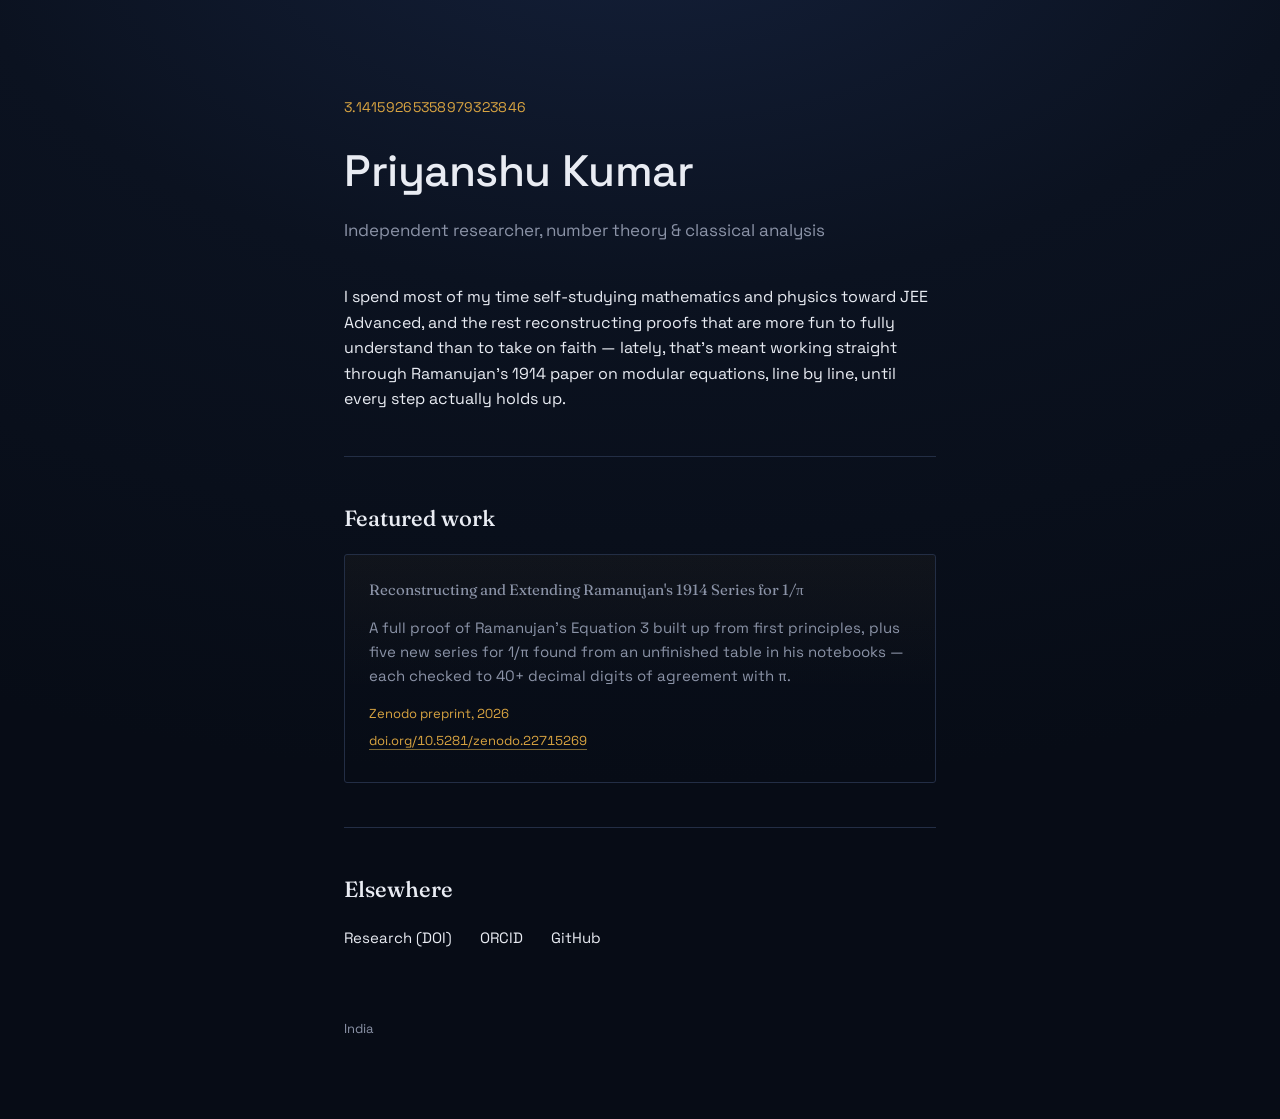
==== index.html @ 4ab7e782 "Update index.html" ====
<!DOCTYPE html>
<html lang="en">
<head>
<meta charset="UTF-8">
<meta name="viewport" content="width=device-width, initial-scale=1.0">
<title>Priyanshu Kumar</title>
<meta name="description" content="Priyanshu Kumar — independent researcher in number theory. Reconstructing and extending Ramanujan's series for 1/π.">
<link rel="preconnect" href="https://fonts.googleapis.com">
<link rel="preconnect" href="https://fonts.gstatic.com" crossorigin>
<link href="https://fonts.googleapis.com/css2?family=Fraunces:opsz,wght@9..144,400;9..144,500;9..144,600&family=Space+Grotesk:wght@400;500;600&display=swap" rel="stylesheet">
<style>
  :root{
    --bg: #0b1220;
    --bg-deep: #070c16;
    --panel: #111a2c;
    --hairline: #232e45;
    --text: #e9ecf3;
    --muted: #8b93a7;
    --accent: #d9a441;
    --accent-dim: #7a6634;
  }
  *{ box-sizing: border-box; }
  html{ scroll-behavior: smooth; }
  body{
    margin:0;
    background: radial-gradient(ellipse 120% 80% at 50% -10%, #14203a 0%, var(--bg) 45%, var(--bg-deep) 100%);
    color: var(--text);
    font-family: 'Space Grotesk', sans-serif;
    line-height: 1.6;
    min-height: 100vh;
  }
  .wrap{
    max-width: 640px;
    margin: 0 auto;
    padding: 96px 24px 80px;
  }
  .serif{ font-family: 'Fraunces', serif; }

  /* ---- hero ---- */
  .hero-eq{
    font-family: 'Space Grotesk', sans-serif;
    font-size: 14px;
    color: var(--accent);
    letter-spacing: 0.02em;
    min-height: 20px;
    margin-bottom: 18px;
  }
  .hero-eq .cursor{
    display: inline-block;
    width: 7px;
    height: 14px;
    background: var(--accent);
    margin-left: 2px;
    vertical-align: -1px;
    animation: blink 1s step-end infinite;
  }
  @keyframes blink{ 50%{ opacity: 0; } }

  h1{
    font-size: 44px;
    font-weight: 500;
    margin: 0 0 10px;
    letter-spacing: -0.01em;
    opacity: 0;
    animation: rise 0.7s ease-out forwards;
    animation-delay: 1.9s;
  }
  .role{
    font-size: 17px;
    color: var(--muted);
    margin: 0 0 40px;
    opacity: 0;
    animation: rise 0.7s ease-out forwards;
    animation-delay: 2.05s;
  }
  @keyframes rise{
    from{ opacity: 0; transform: translateY(6px); }
    to{ opacity: 1; transform: translateY(0); }
  }
  @media (prefers-reduced-motion: reduce){
    h1, .role{ animation: none; opacity: 1; }
    .hero-eq .cursor{ animation: none; }
  }

  p{ margin: 0 0 20px; color: var(--text); font-size: 16px; }
  p.muted{ color: var(--muted); }

  .rule{
    border: none;
    border-top: 1px solid var(--hairline);
    margin: 44px 0;
  }

  h2{
    font-family: 'Fraunces', serif;
    font-weight: 500;
    font-size: 22px;
    margin: 0 0 18px;
  }

  /* ---- featured work ---- */
  .paper{
    border: 1px solid var(--hairline);
    background: linear-gradient(180deg, rgba(217,164,65,0.04), transparent 60%);
    padding: 24px;
    border-radius: 3px;
  }
  .paper-title{
    font-family: 'Fraunces', serif;
    font-size: 19px;
    line-height: 1.4;
    margin: 0 0 10px;
    color: var(--text);
  }
  .paper p{ font-size: 15px; color: var(--muted); margin-bottom: 16px; }
  .paper-meta{
    font-size: 13px;
    color: var(--accent);
    font-variant-numeric: tabular-nums;
  }
  .paper-meta span{ display: block; margin-bottom: 6px; }
  .paper a.doi{
    color: var(--accent);
    text-decoration: none;
    border-bottom: 1px solid var(--accent-dim);
  }
  .paper a.doi:hover{ border-bottom-color: var(--accent); }

  /* ---- links ---- */
  .links{
    display: flex;
    flex-wrap: wrap;
    padding: 0;
    margin: 0;
    list-style: none;
  }
  .links li{
    margin: 0 28px 8px 0;
  }
  .links a{
    color: var(--text);
    text-decoration: none;
    font-size: 15px;
    padding: 4px 0;
    border-bottom: 1px solid transparent;
    transition: border-color 0.15s ease, color 0.15s ease;
  }
  .links a:hover{
    color: var(--accent);
    border-bottom-color: var(--accent-dim);
  }

  footer{
    margin-top: 60px;
    font-size: 13px;
    color: var(--muted);
  }
</style>
</head>
<body>
  <div class="wrap">

    <div class="hero-eq" id="heroEq"></div>
    <h1>Priyanshu Kumar</h1>
    <p class="role">Independent researcher, number theory &amp; classical analysis</p>

    <p>I spend most of my time self-studying mathematics and physics toward JEE Advanced, and the rest reconstructing proofs that are more fun to fully understand than to take on faith &mdash; lately, that's meant working straight through Ramanujan's 1914 paper on modular equations, line by line, until every step actually holds up.</p>

  

    <hr class="rule">

    <h2>Featured work</h2>
    <div class="paper">
      <p class="paper-title">Reconstructing and Extending Ramanujan's 1914 Series for 1/π</p>
      <p>A full proof of Ramanujan's Equation 3 built up from first principles, plus five new series for 1/π found from an unfinished table in his notebooks &mdash; each checked to 40+ decimal digits of agreement with π.</p>
      <div class="paper-meta">
        <span>Zenodo preprint, 2026</span>
        <span><a class="doi" href="https://doi.org/10.5281/zenodo.22715269">doi.org/10.5281/zenodo.22715269</a></span>
      </div>
    </div>

    <hr class="rule">

    <h2>Elsewhere</h2>
    <ul class="links">
  
      <li><a href="https://doi.org/10.5281/zenodo.22715269">Research (DOI)</a></li>
      <li><a href="https://orcid.org/0009-0000-9941-3267">ORCID</a></li>
      <li><a href="https://github.com/">GitHub</a></li>
    </ul>

    <footer>India</footer>
  </div>

<script>
  // Single orchestrated load animation, grounded in the subject itself:
  // pi typed out digit by digit, then the page settles into the hero text.
  // Respects prefers-reduced-motion by skipping straight to the final state.
  (function(){
    var el = document.getElementById('heroEq');
    var digits = "3.14159265358979323846";
    var reduced = window.matchMedia('(prefers-reduced-motion: reduce)').matches;
    if(reduced){ el.textContent = "π"; return; }
    var i = 0;
    function tick(){
      if(i <= digits.length){
        el.innerHTML = digits.slice(0, i) + '<span class="cursor"></span>';
        i++;
        setTimeout(tick, 45);
      } else {
        el.innerHTML = digits;
      }
    }
    tick();
  })();
</script>
</body>
</html>
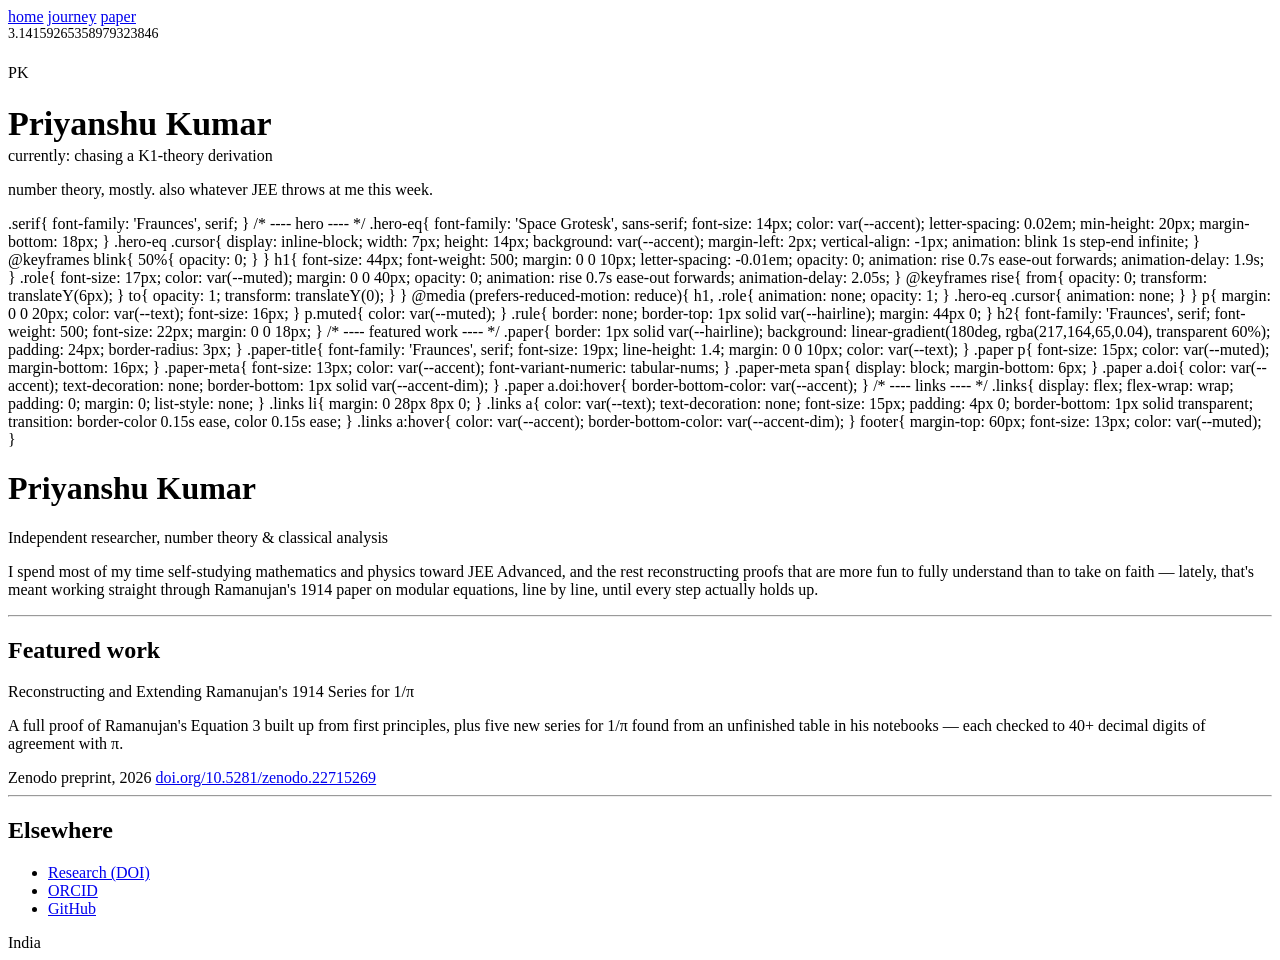
==== commit a45e137b: "Update index.html" ====
--- a/index.html
+++ b/index.html
@@ -7,33 +7,30 @@
 <meta name="description" content="Priyanshu Kumar — independent researcher in number theory. Reconstructing and extending Ramanujan's series for 1/π.">
 <link rel="preconnect" href="https://fonts.googleapis.com">
 <link rel="preconnect" href="https://fonts.gstatic.com" crossorigin>
-<link href="https://fonts.googleapis.com/css2?family=Fraunces:opsz,wght@9..144,400;9..144,500;9..144,600&family=Space+Grotesk:wght@400;500;600&display=swap" rel="stylesheet">
-<style>
-  :root{
-    --bg: #0b1220;
-    --bg-deep: #070c16;
-    --panel: #111a2c;
-    --hairline: #232e45;
-    --text: #e9ecf3;
-    --muted: #8b93a7;
-    --accent: #d9a441;
-    --accent-dim: #7a6634;
-  }
-  *{ box-sizing: border-box; }
-  html{ scroll-behavior: smooth; }
-  body{
-    margin:0;
-    background: radial-gradient(ellipse 120% 80% at 50% -10%, #14203a 0%, var(--bg) 45%, var(--bg-deep) 100%);
-    color: var(--text);
-    font-family: 'Space Grotesk', sans-serif;
-    line-height: 1.6;
-    min-height: 100vh;
-  }
-  .wrap{
-    max-width: 640px;
-    margin: 0 auto;
-    padding: 96px 24px 80px;
-  }
+<link href="https://fonts.googleapis.com/css2?family=Fraunces:opsz,wght@9..144,400;9..144,500;9..144,600&family=Karla:wght@400;500;600&family=IBM+Plex+Mono:wght@400;500&display=swap" rel="stylesheet">
+<link rel="stylesheet" href="styles.css">
+</head>
+<body>
+  <div class="glow" id="glow"></div>
+  <div class="wrap">
+
+    <nav class="top">
+      <a href="index.html" aria-current="page">home</a>
+      <a href="journey.html">journey</a>
+      <a href="https://doi.org/10.5281/zenodo.22715269">paper</a>
+    </nav>
+
+    <div class="mono rise" style="color:var(--accent); font-size:14px; margin-bottom:22px; animation-delay:.05s;" id="heroEq"></div>
+
+    <div class="avatar-row rise" style="animation-delay:.1s;">
+      <div class="avatar" id="avatar">PK</div>
+      <div>
+        <h1 style="font-size:34px; margin-bottom:4px;">Priyanshu Kumar</h1>
+        <span class="status-line"><span class="dot"></span>currently: chasing a K1-theory derivation</span>
+      </div>
+    </div>
+
+    <p class="lede rise" style="animation-delay:.2s;">number theory, mostly. also whatever JEE throws at me this week.</p>
   .serif{ font-family: 'Fraunces', serif; }
 
   /* ---- hero ---- */
@@ -187,7 +184,7 @@
   
       <li><a href="https://doi.org/10.5281/zenodo.22715269">Research (DOI)</a></li>
       <li><a href="https://orcid.org/0009-0000-9941-3267">ORCID</a></li>
-      <li><a href="https://github.com/">GitHub</a></li>
+      <li><a href="https://github.com/krvats">GitHub</a></li>
     </ul>
 
     <footer>India</footer>
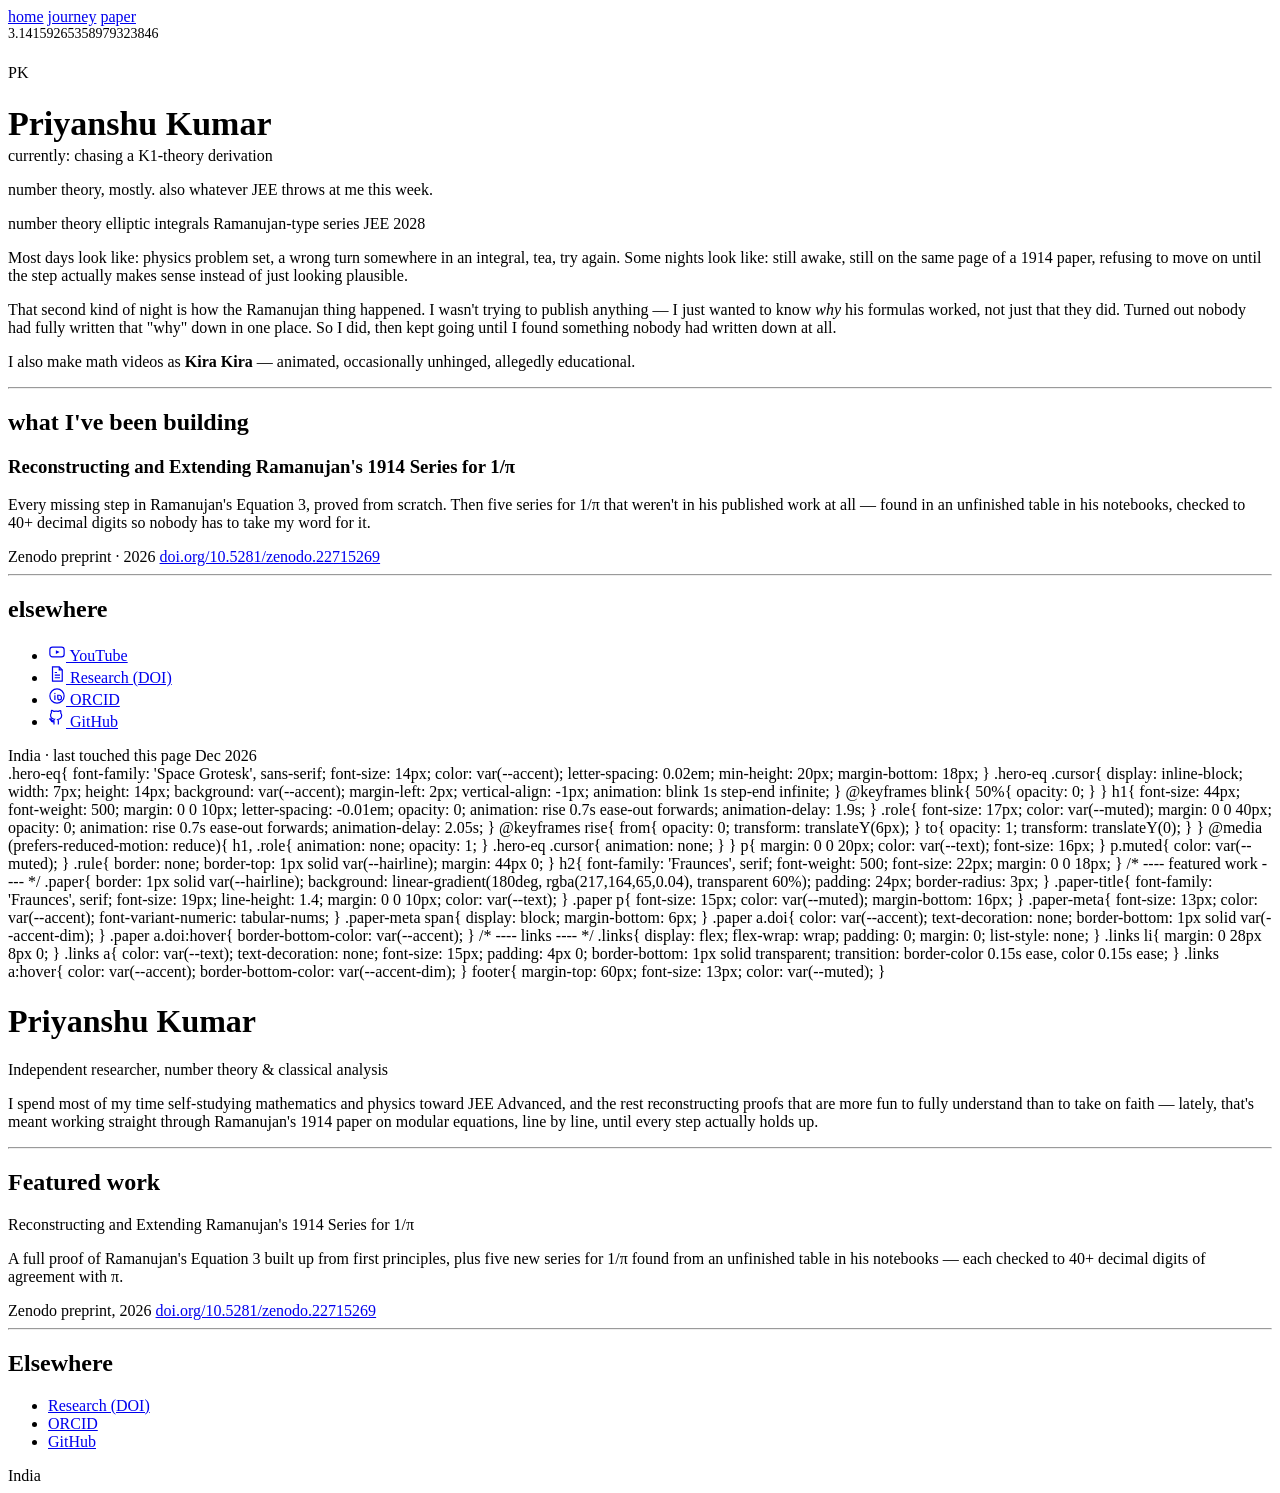
==== commit 6cbe6db9: "Update index.html" ====
--- a/index.html
+++ b/index.html
@@ -31,9 +31,109 @@
     </div>
 
     <p class="lede rise" style="animation-delay:.2s;">number theory, mostly. also whatever JEE throws at me this week.</p>
-  .serif{ font-family: 'Fraunces', serif; }
-
-  /* ---- hero ---- */
+
+    <div class="pills rise" style="animation-delay:.25s;">
+      <span class="pill">number theory</span>
+      <span class="pill">elliptic integrals</span>
+      <span class="pill">Ramanujan-type series</span>
+      <span class="pill">JEE 2028</span>
+    </div>
+
+    <p class="rise" style="animation-delay:.35s;">Most days look like: physics problem set, a wrong turn somewhere in an integral, tea, try again. Some nights look like: still awake, still on the same page of a 1914 paper, refusing to move on until the step actually makes sense instead of just looking plausible.</p>
+
+    <p class="muted rise" style="animation-delay:.45s;">That second kind of night is how the Ramanujan thing happened. I wasn't trying to publish anything — I just wanted to know <em>why</em> his formulas worked, not just that they did. Turned out nobody had fully written that "why" down in one place. So I did, then kept going until I found something nobody had written down at all.</p>
+
+    <p class="rise" style="animation-delay:.5s;">I also make math videos as <strong style="color:var(--text)">Kira Kira</strong> — animated, occasionally unhinged, allegedly educational.</p>
+
+    <hr class="rule">
+
+    <h2 class="rise">what I've been building</h2>
+    <div class="tilt-card rise" id="tiltCard">
+      <h3>Reconstructing and Extending Ramanujan's 1914 Series for 1/π</h3>
+      <p>Every missing step in Ramanujan's Equation 3, proved from scratch. Then five series for 1/π that weren't in his published work at all — found in an unfinished table in his notebooks, checked to 40+ decimal digits so nobody has to take my word for it.</p>
+      <div class="meta">
+        <span>Zenodo preprint · 2026</span>
+        <span><a class="doi" href="https://doi.org/10.5281/zenodo.22715269">doi.org/10.5281/zenodo.22715269</a></span>
+      </div>
+    </div>
+
+    <hr class="rule">
+
+    <h2 class="rise">elsewhere</h2>
+    <ul class="linkgrid rise">
+      <li><a href="https://youtube.com/@kirakira91625">
+        <svg width="18" height="18" viewBox="0 0 24 24" fill="none" stroke="currentColor" stroke-width="1.6"><rect x="2.5" y="5.5" width="19" height="13" rx="3.5"/><path d="M10.5 9.5l5 2.5-5 2.5z" fill="currentColor" stroke="none"/></svg>
+        YouTube</a></li>
+      <li><a href="https://doi.org/10.5281/zenodo.22715269">
+        <svg width="18" height="18" viewBox="0 0 24 24" fill="none" stroke="currentColor" stroke-width="1.6"><path d="M6 2.5h9l4 4v15H6z"/><path d="M15 2.5v4h4"/><path d="M9 13.5h7M9 17h7M9 10h3"/></svg>
+        Research (DOI)</a></li>
+      <li><a href="https://orcid.org/0009-0000-9941-3267">
+        <svg width="18" height="18" viewBox="0 0 24 24" fill="none" stroke="currentColor" stroke-width="1.6"><circle cx="12" cy="12" r="9.5"/><circle cx="9.2" cy="8.6" r="0.9" fill="currentColor" stroke="none"/><path d="M9.2 11v6.2M13 11v3.6c0 1.6 1.2 2.6 2.6 2.6S18 16.2 18 14.6 16.8 11 15.4 11H13z"/></svg>
+        ORCID</a></li>
+      <li><a href="https://github.com/">
+        <svg width="18" height="18" viewBox="0 0 24 24" fill="none" stroke="currentColor" stroke-width="1.6"><path d="M8 20.5V17c-3.2.8-4-1.5-4-1.5-.5-1.3-1.3-1.7-1.3-1.7-1-.7.1-.7.1-.7 1.2.1 1.8 1.2 1.8 1.2 1 1.8 2.7 1.3 3.3 1 .1-.8.4-1.3.7-1.6-2.5-.3-5.2-1.3-5.2-5.6 0-1.2.4-2.2 1.2-3-.1-.3-.5-1.5.1-3.1 0 0 1-.3 3.2 1.2a11 11 0 0 1 5.8 0C15.9 2 16.9 2.3 16.9 2.3c.6 1.6.2 2.8.1 3.1.8.8 1.2 1.8 1.2 3 0 4.3-2.7 5.3-5.2 5.6.4.4.8 1.1.8 2.2V20.5"/></svg>
+        GitHub</a></li>
+    </ul>
+
+    <footer class="page">India · last touched this page {LASTUPDATED}</footer>
+  </div>
+
+<script>
+  // if you have a real photo, replace this block:
+  //   <div class="avatar" id="avatar">PK</div>
+  // with:
+  //   <div class="avatar" id="avatar"><img src="me.jpg" alt="Priyanshu Kumar"></div>
+</script>
+
+
+<script>
+  // ambient cursor glow — one continuous interactive layer instead of
+  // scattered one-off hover effects on individual elements
+  (function(){
+    var glow = document.getElementById('glow');
+    var reduced = window.matchMedia('(prefers-reduced-motion: reduce)').matches;
+    if(reduced || window.matchMedia('(hover: none)').matches) return;
+    window.addEventListener('mousemove', function(e){
+      glow.style.transform = 'translate(' + e.clientX + 'px,' + e.clientY + 'px) translate(-50%,-50%)';
+    });
+  })();
+
+  // subtle tilt on the featured work card, mouse-position driven
+  (function(){
+    var card = document.getElementById('tiltCard');
+    var reduced = window.matchMedia('(prefers-reduced-motion: reduce)').matches;
+    if(reduced || window.matchMedia('(hover: none)').matches) return;
+    card.addEventListener('mousemove', function(e){
+      var r = card.getBoundingClientRect();
+      var x = (e.clientX - r.left) / r.width - 0.5;
+      var y = (e.clientY - r.top) / r.height - 0.5;
+      card.style.transform = 'perspective(600px) rotateY(' + (x*4) + 'deg) rotateX(' + (-y*4) + 'deg)';
+    });
+    card.addEventListener('mouseleave', function(){
+      card.style.transform = 'perspective(600px) rotateY(0) rotateX(0)';
+    });
+  })();
+
+  // hero: pi digits typed once on load, subject-grounded rather than decorative
+  (function(){
+    var el = document.getElementById('heroEq');
+    var digits = "3.14159265358979323846";
+    var reduced = window.matchMedia('(prefers-reduced-motion: reduce)').matches;
+    if(reduced){ el.textContent = "π"; return; }
+    var i = 0;
+    function tick(){
+      if(i <= digits.length){ el.textContent = digits.slice(0, i); i++; setTimeout(tick, 40); }
+    }
+    setTimeout(tick, 350);
+  })();
+
+  // footer date, filled in automatically — no manual editing needed
+  document.querySelector('footer').innerHTML =
+    document.querySelector('footer').innerHTML.replace('{LASTUPDATED}',
+      new Date().toLocaleDateString('en-US', { month: 'short', year: 'numeric' }));
+</script>
+</body>
+</html>
   .hero-eq{
     font-family: 'Space Grotesk', sans-serif;
     font-size: 14px;
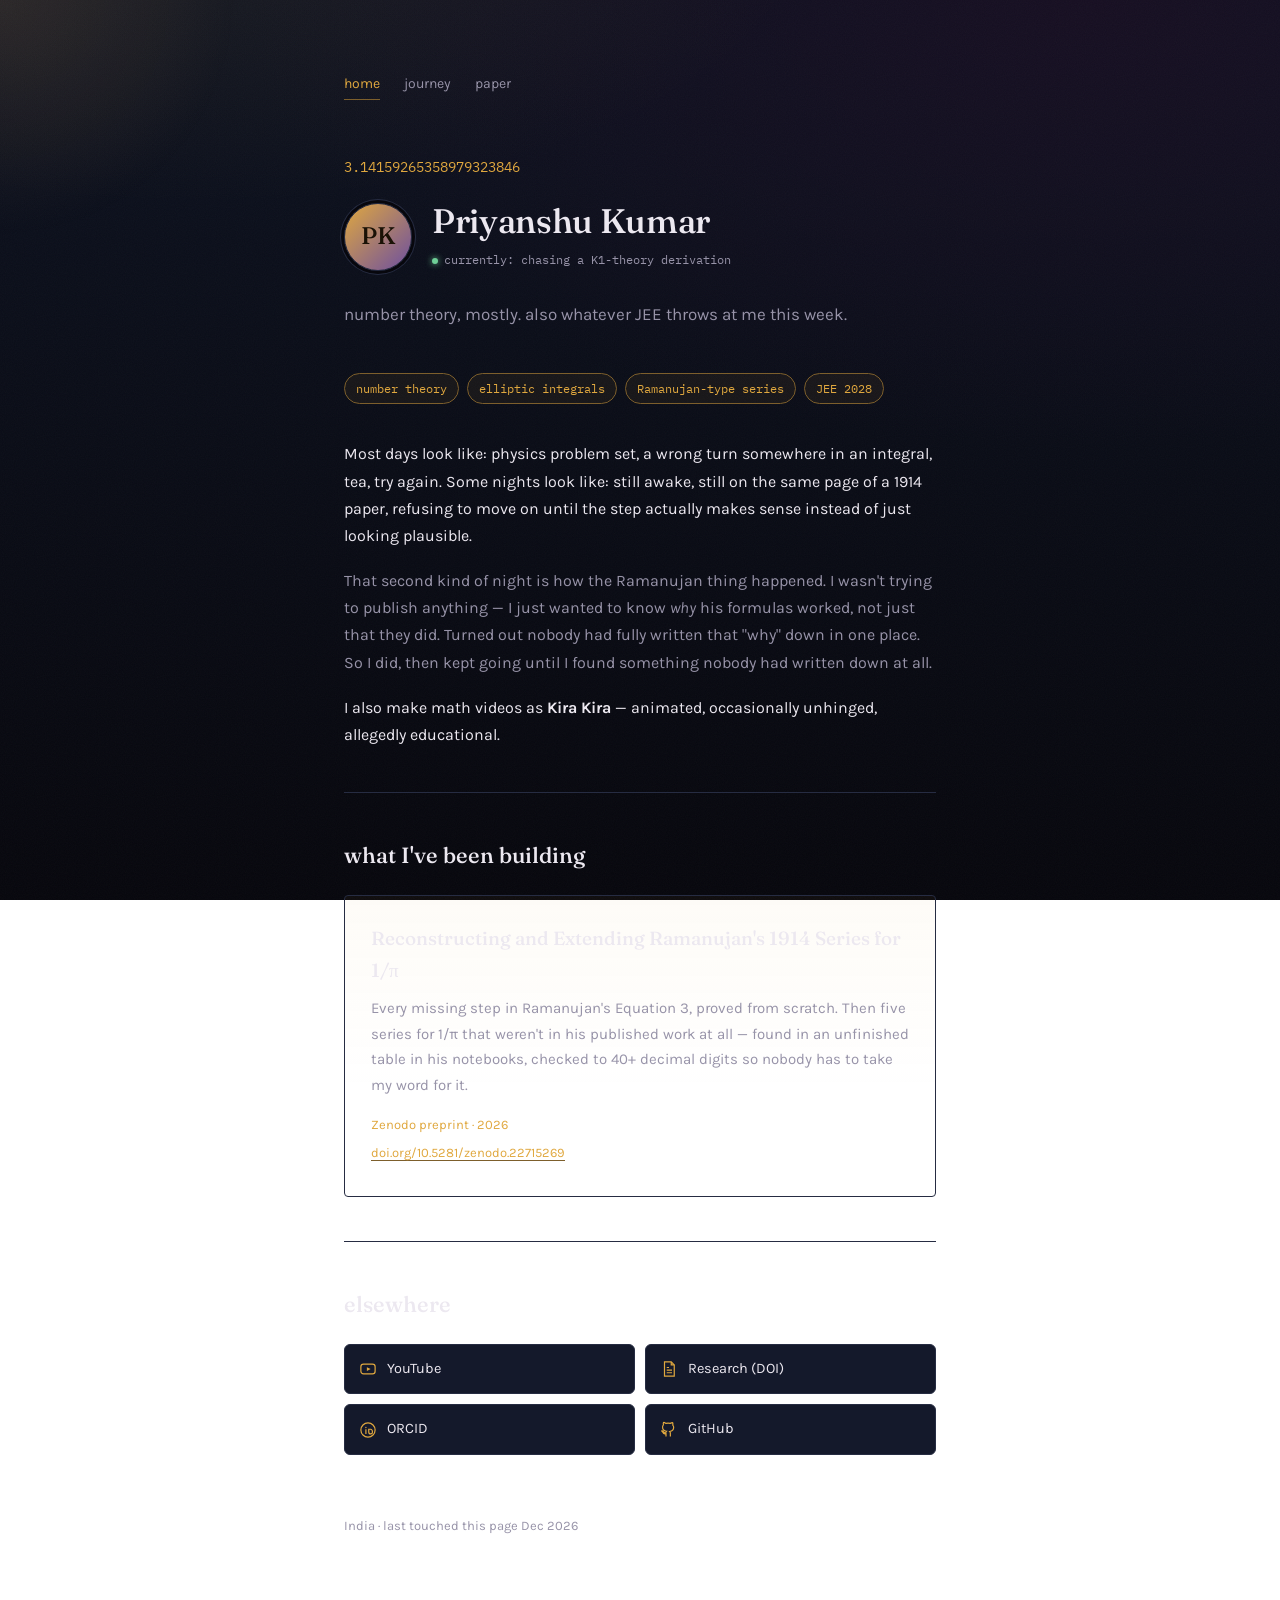
==== commit e4964837: "Update index.html" ====
--- a/index.html
+++ b/index.html
@@ -134,183 +134,3 @@
 </script>
 </body>
 </html>
-  .hero-eq{
-    font-family: 'Space Grotesk', sans-serif;
-    font-size: 14px;
-    color: var(--accent);
-    letter-spacing: 0.02em;
-    min-height: 20px;
-    margin-bottom: 18px;
-  }
-  .hero-eq .cursor{
-    display: inline-block;
-    width: 7px;
-    height: 14px;
-    background: var(--accent);
-    margin-left: 2px;
-    vertical-align: -1px;
-    animation: blink 1s step-end infinite;
-  }
-  @keyframes blink{ 50%{ opacity: 0; } }
-
-  h1{
-    font-size: 44px;
-    font-weight: 500;
-    margin: 0 0 10px;
-    letter-spacing: -0.01em;
-    opacity: 0;
-    animation: rise 0.7s ease-out forwards;
-    animation-delay: 1.9s;
-  }
-  .role{
-    font-size: 17px;
-    color: var(--muted);
-    margin: 0 0 40px;
-    opacity: 0;
-    animation: rise 0.7s ease-out forwards;
-    animation-delay: 2.05s;
-  }
-  @keyframes rise{
-    from{ opacity: 0; transform: translateY(6px); }
-    to{ opacity: 1; transform: translateY(0); }
-  }
-  @media (prefers-reduced-motion: reduce){
-    h1, .role{ animation: none; opacity: 1; }
-    .hero-eq .cursor{ animation: none; }
-  }
-
-  p{ margin: 0 0 20px; color: var(--text); font-size: 16px; }
-  p.muted{ color: var(--muted); }
-
-  .rule{
-    border: none;
-    border-top: 1px solid var(--hairline);
-    margin: 44px 0;
-  }
-
-  h2{
-    font-family: 'Fraunces', serif;
-    font-weight: 500;
-    font-size: 22px;
-    margin: 0 0 18px;
-  }
-
-  /* ---- featured work ---- */
-  .paper{
-    border: 1px solid var(--hairline);
-    background: linear-gradient(180deg, rgba(217,164,65,0.04), transparent 60%);
-    padding: 24px;
-    border-radius: 3px;
-  }
-  .paper-title{
-    font-family: 'Fraunces', serif;
-    font-size: 19px;
-    line-height: 1.4;
-    margin: 0 0 10px;
-    color: var(--text);
-  }
-  .paper p{ font-size: 15px; color: var(--muted); margin-bottom: 16px; }
-  .paper-meta{
-    font-size: 13px;
-    color: var(--accent);
-    font-variant-numeric: tabular-nums;
-  }
-  .paper-meta span{ display: block; margin-bottom: 6px; }
-  .paper a.doi{
-    color: var(--accent);
-    text-decoration: none;
-    border-bottom: 1px solid var(--accent-dim);
-  }
-  .paper a.doi:hover{ border-bottom-color: var(--accent); }
-
-  /* ---- links ---- */
-  .links{
-    display: flex;
-    flex-wrap: wrap;
-    padding: 0;
-    margin: 0;
-    list-style: none;
-  }
-  .links li{
-    margin: 0 28px 8px 0;
-  }
-  .links a{
-    color: var(--text);
-    text-decoration: none;
-    font-size: 15px;
-    padding: 4px 0;
-    border-bottom: 1px solid transparent;
-    transition: border-color 0.15s ease, color 0.15s ease;
-  }
-  .links a:hover{
-    color: var(--accent);
-    border-bottom-color: var(--accent-dim);
-  }
-
-  footer{
-    margin-top: 60px;
-    font-size: 13px;
-    color: var(--muted);
-  }
-</style>
-</head>
-<body>
-  <div class="wrap">
-
-    <div class="hero-eq" id="heroEq"></div>
-    <h1>Priyanshu Kumar</h1>
-    <p class="role">Independent researcher, number theory &amp; classical analysis</p>
-
-    <p>I spend most of my time self-studying mathematics and physics toward JEE Advanced, and the rest reconstructing proofs that are more fun to fully understand than to take on faith &mdash; lately, that's meant working straight through Ramanujan's 1914 paper on modular equations, line by line, until every step actually holds up.</p>
-
-  
-
-    <hr class="rule">
-
-    <h2>Featured work</h2>
-    <div class="paper">
-      <p class="paper-title">Reconstructing and Extending Ramanujan's 1914 Series for 1/π</p>
-      <p>A full proof of Ramanujan's Equation 3 built up from first principles, plus five new series for 1/π found from an unfinished table in his notebooks &mdash; each checked to 40+ decimal digits of agreement with π.</p>
-      <div class="paper-meta">
-        <span>Zenodo preprint, 2026</span>
-        <span><a class="doi" href="https://doi.org/10.5281/zenodo.22715269">doi.org/10.5281/zenodo.22715269</a></span>
-      </div>
-    </div>
-
-    <hr class="rule">
-
-    <h2>Elsewhere</h2>
-    <ul class="links">
-  
-      <li><a href="https://doi.org/10.5281/zenodo.22715269">Research (DOI)</a></li>
-      <li><a href="https://orcid.org/0009-0000-9941-3267">ORCID</a></li>
-      <li><a href="https://github.com/krvats">GitHub</a></li>
-    </ul>
-
-    <footer>India</footer>
-  </div>
-
-<script>
-  // Single orchestrated load animation, grounded in the subject itself:
-  // pi typed out digit by digit, then the page settles into the hero text.
-  // Respects prefers-reduced-motion by skipping straight to the final state.
-  (function(){
-    var el = document.getElementById('heroEq');
-    var digits = "3.14159265358979323846";
-    var reduced = window.matchMedia('(prefers-reduced-motion: reduce)').matches;
-    if(reduced){ el.textContent = "π"; return; }
-    var i = 0;
-    function tick(){
-      if(i <= digits.length){
-        el.innerHTML = digits.slice(0, i) + '<span class="cursor"></span>';
-        i++;
-        setTimeout(tick, 45);
-      } else {
-        el.innerHTML = digits;
-      }
-    }
-    tick();
-  })();
-</script>
-</body>
-</html>
--- a/styles.css
+++ b/styles.css
@@ -0,0 +1,274 @@
+/* ============================================================
+   shared theme — priyanshu kumar
+   used by every page. change a value here, it changes everywhere.
+   ============================================================ */
+
+:root{
+  --bg-a: #170f22;
+  --bg-b: #0d1220;
+  --bg-deep: #07070d;
+  --panel: #14192b;
+  --hairline: #262c42;
+  --text: #ece8f0;
+  --muted: #9793a8;
+  --accent: #e0a83f;
+  --accent-dim: #7d5f2c;
+  --glow: #f2b872;
+  --radius: 4px;
+}
+
+*{ box-sizing: border-box; }
+html{ scroll-behavior: smooth; }
+
+body{
+  margin: 0;
+  background:
+    radial-gradient(ellipse 90% 60% at 15% -10%, rgba(224,168,63,0.07), transparent 55%),
+    radial-gradient(ellipse 120% 90% at 85% 0%, var(--bg-a) 0%, transparent 55%),
+    linear-gradient(180deg, var(--bg-b) 0%, var(--bg-deep) 100%);
+  background-attachment: fixed;
+  color: var(--text);
+  font-family: 'Karla', sans-serif;
+  font-size: 16px;
+  line-height: 1.7;
+  min-height: 100vh;
+  -webkit-font-smoothing: antialiased;
+}
+
+.serif{ font-family: 'Fraunces', serif; }
+.mono{ font-family: 'IBM Plex Mono', monospace; }
+
+.wrap{
+  max-width: 640px;
+  margin: 0 auto;
+  padding: 72px 24px 90px;
+}
+
+@media (max-width: 480px){
+  .wrap{ padding: 48px 20px 70px; }
+}
+
+/* ---- cursor glow: one ambient interactive layer, not scattered hovers ---- */
+.glow{
+  position: fixed;
+  top: 0; left: 0;
+  width: 480px; height: 480px;
+  border-radius: 50%;
+  background: radial-gradient(circle, rgba(242,184,114,0.10) 0%, transparent 70%);
+  pointer-events: none;
+  transform: translate(-50%, -50%);
+  z-index: 0;
+  transition: opacity 0.3s ease;
+  will-change: transform;
+}
+@media (hover: none){ .glow{ display: none; } }
+
+/* ---- nav ---- */
+nav.top{
+  position: relative;
+  z-index: 2;
+  display: flex;
+  gap: 24px;
+  margin-bottom: 56px;
+  font-size: 14px;
+}
+nav.top a{
+  color: var(--muted);
+  text-decoration: none;
+  padding-bottom: 3px;
+  border-bottom: 1px solid transparent;
+}
+nav.top a:hover, nav.top a[aria-current="page"]{
+  color: var(--text);
+  border-bottom-color: var(--accent-dim);
+}
+nav.top a[aria-current="page"]{ color: var(--accent); }
+
+/* ---- headings & text ---- */
+h1{
+  font-family: 'Fraunces', serif;
+  font-weight: 500;
+  font-size: 42px;
+  line-height: 1.15;
+  margin: 0 0 8px;
+  letter-spacing: -0.01em;
+  position: relative;
+  z-index: 1;
+}
+h2{
+  font-family: 'Fraunces', serif;
+  font-weight: 500;
+  font-size: 22px;
+  margin: 0 0 20px;
+  position: relative;
+  z-index: 1;
+}
+p{ margin: 0 0 18px; color: var(--text); position: relative; z-index: 1; }
+p.muted{ color: var(--muted); }
+p.lede{ font-size: 17px; color: var(--muted); margin-bottom: 44px; }
+
+.rule{
+  border: none;
+  border-top: 1px solid var(--hairline);
+  margin: 44px 0;
+  position: relative;
+  z-index: 1;
+}
+
+/* ---- fade-up entrance, applied once per element on load ---- */
+.rise{
+  opacity: 0;
+  transform: translateY(10px);
+  animation: rise 0.6s ease-out forwards;
+}
+@keyframes rise{ to{ opacity: 1; transform: translateY(0); } }
+@media (prefers-reduced-motion: reduce){
+  .rise{ animation: none; opacity: 1; transform: none; }
+}
+
+/* ---- links list ---- */
+.links{ display: flex; flex-wrap: wrap; padding: 0; margin: 0; list-style: none; position: relative; z-index: 1; }
+.links li{ margin: 0 26px 8px 0; }
+.links a{
+  color: var(--text);
+  text-decoration: none;
+  font-size: 15px;
+  border-bottom: 1px solid transparent;
+  transition: border-color 0.15s ease, color 0.15s ease;
+}
+.links a:hover{ color: var(--accent); border-bottom-color: var(--accent-dim); }
+
+/* ---- featured / tilt card ---- */
+.tilt-card{
+  border: 1px solid var(--hairline);
+  background: linear-gradient(180deg, rgba(224,168,63,0.045), transparent 65%);
+  padding: 26px;
+  border-radius: var(--radius);
+  position: relative;
+  z-index: 1;
+  transform-style: preserve-3d;
+  transition: transform 0.15s ease, border-color 0.2s ease;
+}
+.tilt-card:hover{ border-color: var(--accent-dim); }
+.tilt-card h3{
+  font-family: 'Fraunces', serif;
+  font-weight: 500;
+  font-size: 19px;
+  margin: 0 0 10px;
+  color: var(--text);
+}
+.tilt-card p{ font-size: 15px; color: var(--muted); margin-bottom: 16px; }
+.tilt-card .meta{ font-size: 13px; color: var(--accent); }
+.tilt-card .meta span{ display: block; margin-bottom: 6px; }
+.tilt-card a.doi{ color: var(--accent); text-decoration: none; border-bottom: 1px solid var(--accent-dim); }
+.tilt-card a.doi:hover{ border-bottom-color: var(--accent); }
+
+/* ---- journey timeline (content is genuinely sequential, so a line + markers is earned here) ---- */
+.timeline{ position: relative; z-index: 1; padding-left: 26px; }
+.timeline::before{
+  content: '';
+  position: absolute;
+  left: 5px; top: 6px; bottom: 6px;
+  width: 1px;
+  background: var(--hairline);
+}
+.entry{ position: relative; margin-bottom: 36px; }
+.entry::before{
+  content: '';
+  position: absolute;
+  left: -26px; top: 6px;
+  width: 9px; height: 9px;
+  border-radius: 50%;
+  background: var(--accent);
+  box-shadow: 0 0 0 4px rgba(224,168,63,0.12);
+}
+.entry .date{ font-family: 'IBM Plex Mono', monospace; font-size: 12px; color: var(--accent); margin-bottom: 6px; display: block; }
+.entry h3{ font-family: 'Fraunces', serif; font-weight: 500; font-size: 18px; margin: 0 0 8px; }
+.entry p{ font-size: 15px; color: var(--muted); margin-bottom: 8px; }
+.entry a{ font-size: 14px; color: var(--text); border-bottom: 1px solid var(--accent-dim); text-decoration: none; }
+.entry a:hover{ color: var(--accent); }
+
+.entry{ opacity: 0; transform: translateY(14px); transition: opacity 0.6s ease, transform 0.6s ease; }
+.entry.in{ opacity: 1; transform: translateY(0); }
+@media (prefers-reduced-motion: reduce){
+  .entry{ opacity: 1; transform: none; transition: none; }
+}
+
+footer.page{
+  margin-top: 60px;
+  font-size: 13px;
+  color: var(--muted);
+  position: relative;
+  z-index: 1;
+}
+
+/* ---- grain texture, adds cosiness without a big asset file ---- */
+body::before{
+  content: '';
+  position: fixed;
+  inset: 0;
+  pointer-events: none;
+  z-index: 0;
+  opacity: 0.035;
+  background-image: url("data:image/svg+xml,%3Csvg xmlns='http://www.w3.org/2000/svg' width='120' height='120'%3E%3Cfilter id='n'%3E%3CfeTurbulence type='fractalNoise' baseFrequency='0.9' numOctaves='2' stitchTiles='stitch'/%3E%3C/filter%3E%3Crect width='100%25' height='100%25' filter='url(%23n)'/%3E%3C/svg%3E");
+}
+
+/* ---- avatar: ready for a real photo, looks intentional either way ---- */
+.avatar-row{ display:flex; align-items:center; gap:20px; margin-bottom:28px; position:relative; z-index:1; }
+.avatar{
+  width: 68px; height: 68px; border-radius: 50%;
+  background: linear-gradient(135deg, var(--accent), #6d4fa0);
+  display:flex; align-items:center; justify-content:center;
+  font-family:'Fraunces',serif; font-weight:500; font-size:24px; color:#1a1206;
+  border: 1px solid var(--hairline);
+  box-shadow: 0 0 0 3px var(--bg-deep), 0 0 0 4px var(--hairline);
+  flex-shrink: 0;
+  overflow: hidden;
+}
+.avatar img{ width:100%; height:100%; object-fit:cover; display:block; }
+.status-line{ font-family:'IBM Plex Mono',monospace; font-size:12px; color:var(--muted); }
+.status-line .dot{
+  display:inline-block; width:6px; height:6px; border-radius:50%;
+  background:#6fcf97; margin-right:6px; box-shadow:0 0 6px #6fcf97;
+}
+
+/* ---- topic pills ---- */
+.pills{ display:flex; flex-wrap:wrap; gap:8px; margin: 0 0 36px; position:relative; z-index:1; }
+.pill{
+  font-family:'IBM Plex Mono',monospace; font-size:11.5px; color: var(--accent);
+  border: 1px solid var(--accent-dim);
+  background: rgba(224,168,63,0.06);
+  padding: 5px 11px; border-radius: 20px;
+  white-space: nowrap;
+}
+
+/* ---- icon link chips, replaces plain text list ---- */
+.linkgrid{
+  display:flex; flex-wrap:wrap; gap: 10px;
+  padding:0; margin:0; list-style-type:none;
+  position:relative; z-index:1;
+}
+.linkgrid li{
+  list-style-type:none; margin:0; padding:0;
+  flex: 1 1 220px;
+}
+.linkgrid a{
+  display:flex; align-items:center; gap:10px;
+  border: 1px solid var(--hairline);
+  border-radius: 6px;
+  padding: 12px 14px;
+  color: var(--text);
+  text-decoration: none;
+  font-size: 14.5px;
+  background: var(--panel);
+  transition: border-color 0.15s ease, transform 0.15s ease;
+}
+.linkgrid a:hover{ border-color: var(--accent-dim); transform: translateY(-1px); }
+.linkgrid svg{ flex-shrink:0; color: var(--accent); }
+
+/* ---- journey entry tag ---- */
+.entry .tag{
+  display:inline-block; font-family:'IBM Plex Mono',monospace; font-size:10.5px;
+  color: var(--accent); border:1px solid var(--accent-dim); border-radius:20px;
+  padding: 2px 9px; margin-bottom: 8px; text-transform: lowercase;
+}
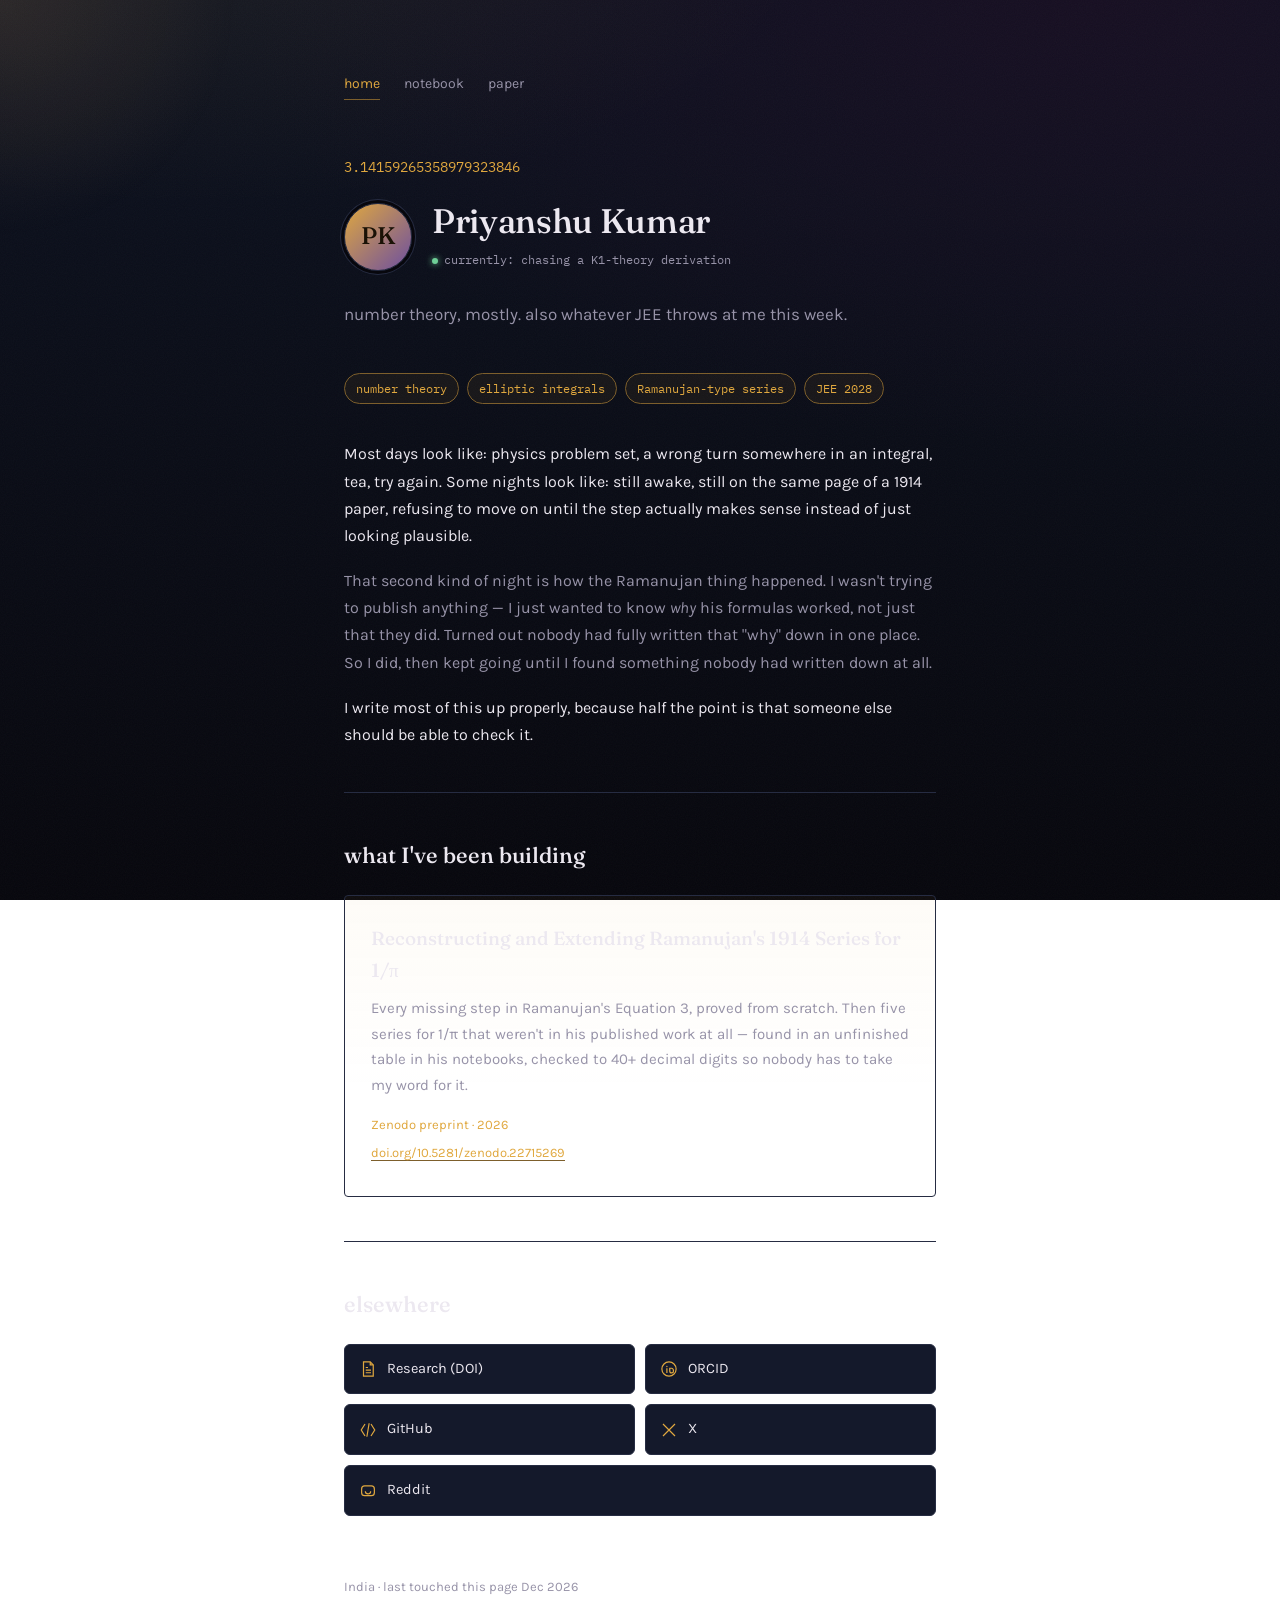
==== commit 8661d56b: "Update index.html" ====
--- a/index.html
+++ b/index.html
@@ -16,7 +16,7 @@
 
     <nav class="top">
       <a href="index.html" aria-current="page">home</a>
-      <a href="journey.html">journey</a>
+      <a href="notebook.html">notebook</a>
       <a href="https://doi.org/10.5281/zenodo.22715269">paper</a>
     </nav>
 
@@ -43,7 +43,7 @@
 
     <p class="muted rise" style="animation-delay:.45s;">That second kind of night is how the Ramanujan thing happened. I wasn't trying to publish anything — I just wanted to know <em>why</em> his formulas worked, not just that they did. Turned out nobody had fully written that "why" down in one place. So I did, then kept going until I found something nobody had written down at all.</p>
 
-    <p class="rise" style="animation-delay:.5s;">I also make math videos as <strong style="color:var(--text)">Kira Kira</strong> — animated, occasionally unhinged, allegedly educational.</p>
+    <p class="rise" style="animation-delay:.5s;">I write most of this up properly, because half the point is that someone else should be able to check it.</p>
 
     <hr class="rule">
 
@@ -61,18 +61,21 @@
 
     <h2 class="rise">elsewhere</h2>
     <ul class="linkgrid rise">
-      <li><a href="https://youtube.com/@kirakira91625">
-        <svg width="18" height="18" viewBox="0 0 24 24" fill="none" stroke="currentColor" stroke-width="1.6"><rect x="2.5" y="5.5" width="19" height="13" rx="3.5"/><path d="M10.5 9.5l5 2.5-5 2.5z" fill="currentColor" stroke="none"/></svg>
-        YouTube</a></li>
       <li><a href="https://doi.org/10.5281/zenodo.22715269">
         <svg width="18" height="18" viewBox="0 0 24 24" fill="none" stroke="currentColor" stroke-width="1.6"><path d="M6 2.5h9l4 4v15H6z"/><path d="M15 2.5v4h4"/><path d="M9 13.5h7M9 17h7M9 10h3"/></svg>
         Research (DOI)</a></li>
       <li><a href="https://orcid.org/0009-0000-9941-3267">
         <svg width="18" height="18" viewBox="0 0 24 24" fill="none" stroke="currentColor" stroke-width="1.6"><circle cx="12" cy="12" r="9.5"/><circle cx="9.2" cy="8.6" r="0.9" fill="currentColor" stroke="none"/><path d="M9.2 11v6.2M13 11v3.6c0 1.6 1.2 2.6 2.6 2.6S18 16.2 18 14.6 16.8 11 15.4 11H13z"/></svg>
         ORCID</a></li>
-      <li><a href="https://github.com/">
-        <svg width="18" height="18" viewBox="0 0 24 24" fill="none" stroke="currentColor" stroke-width="1.6"><path d="M8 20.5V17c-3.2.8-4-1.5-4-1.5-.5-1.3-1.3-1.7-1.3-1.7-1-.7.1-.7.1-.7 1.2.1 1.8 1.2 1.8 1.2 1 1.8 2.7 1.3 3.3 1 .1-.8.4-1.3.7-1.6-2.5-.3-5.2-1.3-5.2-5.6 0-1.2.4-2.2 1.2-3-.1-.3-.5-1.5.1-3.1 0 0 1-.3 3.2 1.2a11 11 0 0 1 5.8 0C15.9 2 16.9 2.3 16.9 2.3c.6 1.6.2 2.8.1 3.1.8.8 1.2 1.8 1.2 3 0 4.3-2.7 5.3-5.2 5.6.4.4.8 1.1.8 2.2V20.5"/></svg>
+      <li><a href="https://github.com/krvats">
+        <svg width="18" height="18" viewBox="0 0 24 24" fill="none" stroke="currentColor" stroke-width="1.6"><path d="M8 4L3 12l5 8M16 4l5 8-5 8M13.5 3l-3 18"/></svg>
         GitHub</a></li>
+      <li><a href="https://x.com/kr5na_">
+        <svg width="18" height="18" viewBox="0 0 24 24" fill="none" stroke="currentColor" stroke-width="1.6"><path d="M4 4l16 16M20 4L4 20"/></svg>
+        X</a></li>
+      <li><a href="https://reddit.com/user/kr5na">
+        <svg width="18" height="18" viewBox="0 0 24 24" fill="none" stroke="currentColor" stroke-width="1.6"><rect x="3.5" y="6.5" width="17" height="13" rx="4"/><path d="M8.5 13.5v.5a3.5 3.2 0 0 0 7 0v-.5M8.7 11.2h.01M15.3 11.2h.01"/></svg>
+        Reddit</a></li>
     </ul>
 
     <footer class="page">India · last touched this page {LASTUPDATED}</footer>
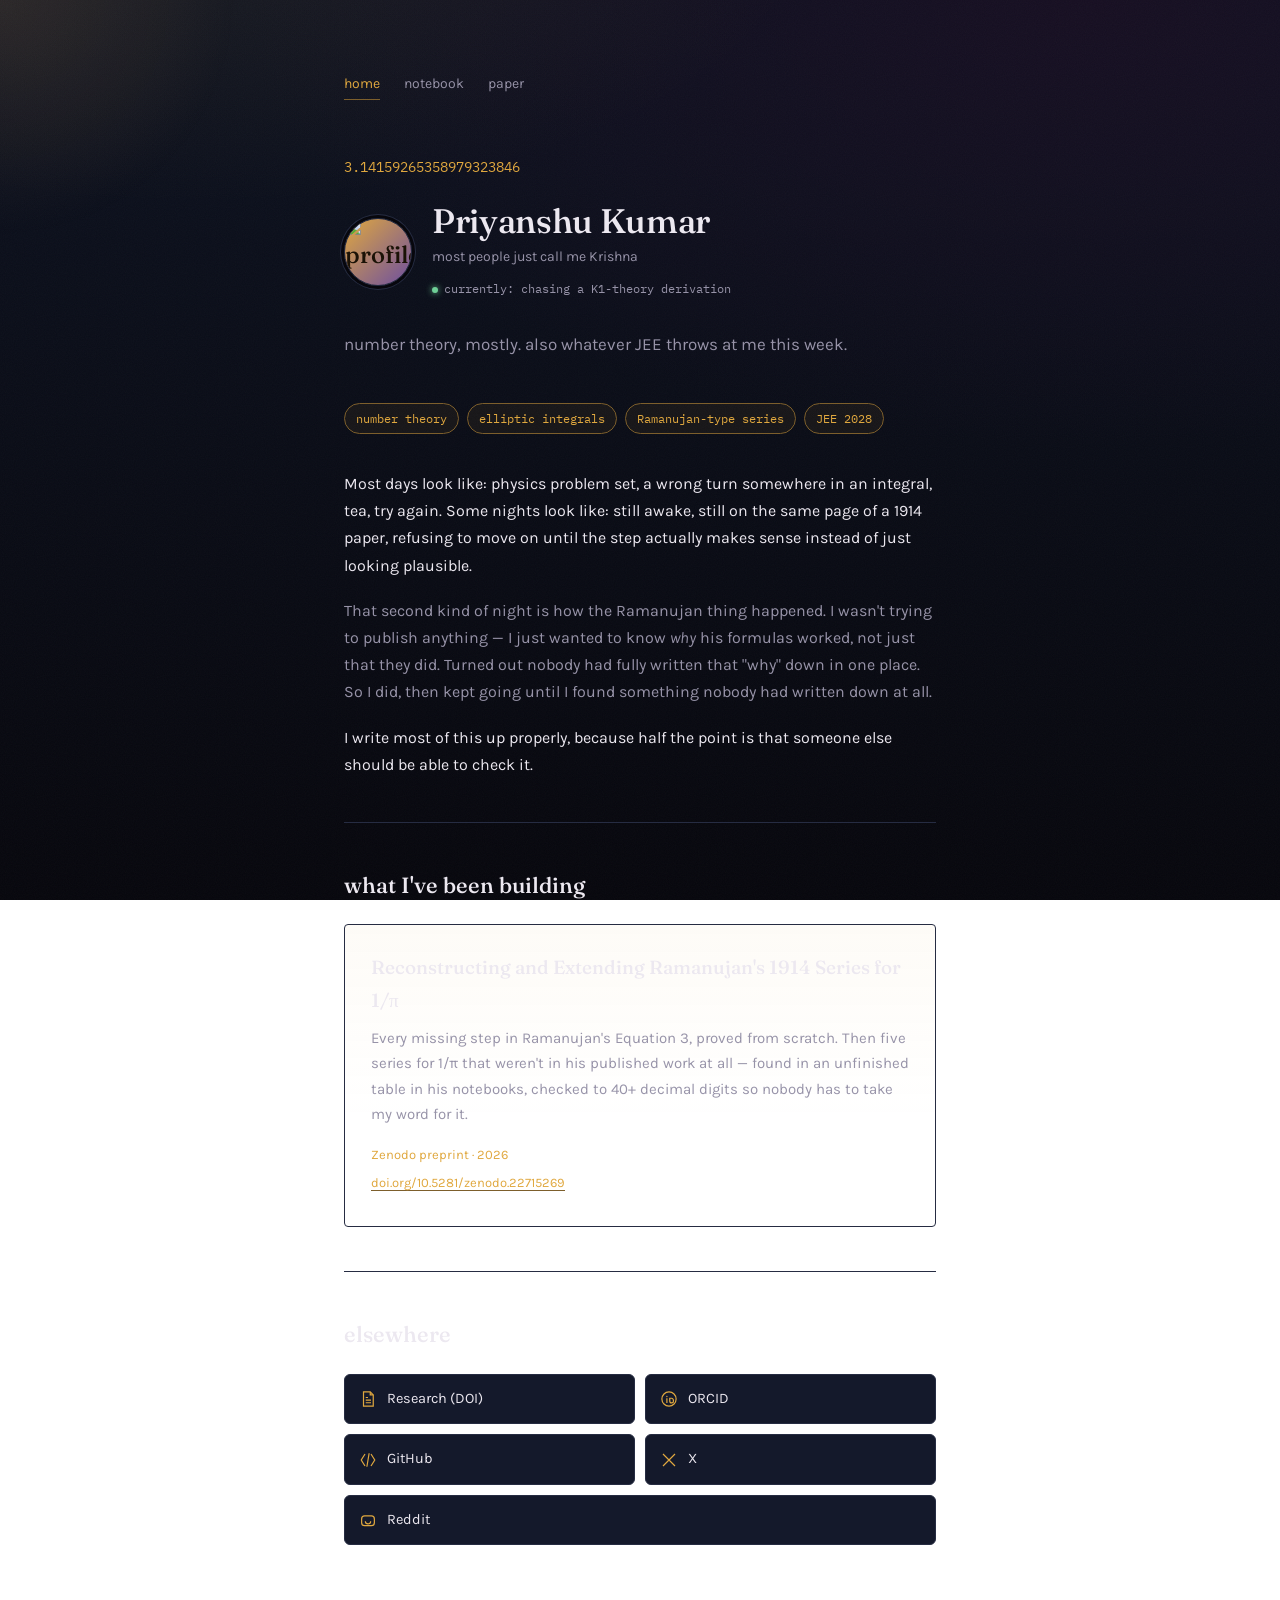
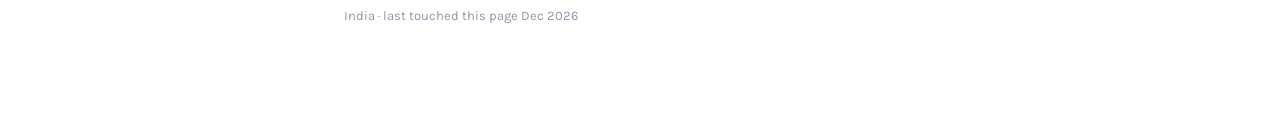
==== commit 7a314908: "Update index.html" ====
--- a/index.html
+++ b/index.html
@@ -23,9 +23,10 @@
     <div class="mono rise" style="color:var(--accent); font-size:14px; margin-bottom:22px; animation-delay:.05s;" id="heroEq"></div>
 
     <div class="avatar-row rise" style="animation-delay:.1s;">
-      <div class="avatar" id="avatar">PK</div>
+      <div class="avatar" id="avatar"><img src="pfp.jpg" alt="profile picture"></div>
       <div>
         <h1 style="font-size:34px; margin-bottom:4px;">Priyanshu Kumar</h1>
+        <p class="muted" style="font-size:14px; margin:0 0 6px;">most people just call me Krishna</p>
         <span class="status-line"><span class="dot"></span>currently: chasing a K1-theory derivation</span>
       </div>
     </div>
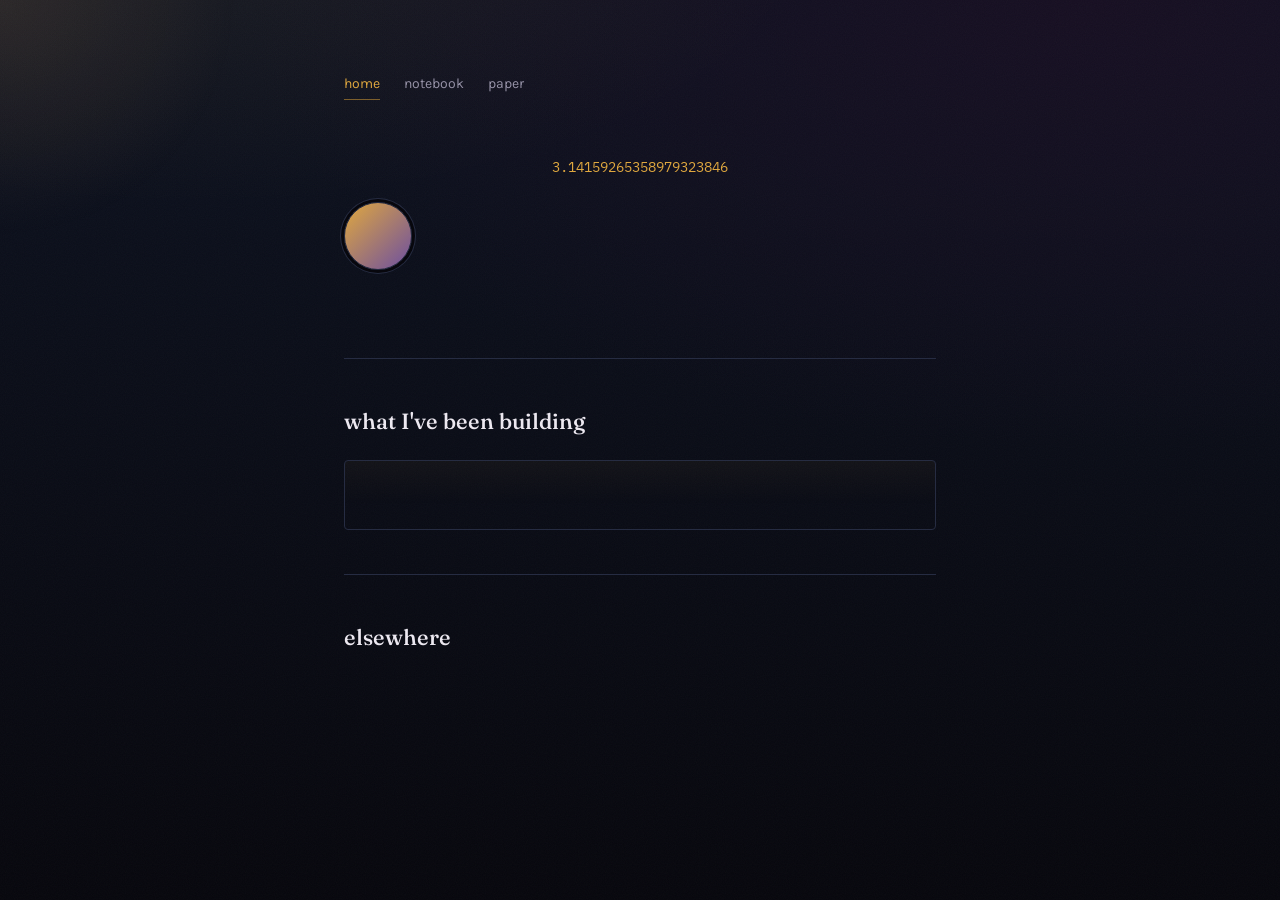
==== commit 5ef70add: "Update index.html" ====
--- a/index.html
+++ b/index.html
@@ -20,75 +20,90 @@
       <a href="https://doi.org/10.5281/zenodo.22715269">paper</a>
     </nav>
 
-    <div class="mono rise" style="color:var(--accent); font-size:14px; margin-bottom:22px; animation-delay:.05s;" id="heroEq"></div>
+    <div class="mono rise" style="color:var(--accent); font-size:14px; margin-bottom:22px; text-align:center; animation-delay:.05s;" id="heroEq"></div>
 
-    <div class="avatar-row rise" style="animation-delay:.1s;">
-      <div class="avatar" id="avatar"><img src="pfp.jpg" alt="profile picture"></div>
-      <div>
-        <h1 style="font-size:34px; margin-bottom:4px;">Priyanshu Kumar</h1>
-        <p class="muted" style="font-size:14px; margin:0 0 6px;">most people just call me Krishna</p>
-        <span class="status-line"><span class="dot"></span>currently: chasing a K1-theory derivation</span>
-      </div>
+    <div class="hero-center rise" style="animation-delay:.1s;">
+      <div class="avatar" id="avatar"></div>
+      <h1 id="siteName" style="font-size:36px;"></h1>
+      <p class="nickname" id="siteNickname"></p>
+      <span class="status-line" id="siteStatus"></span>
     </div>
 
-    <p class="lede rise" style="animation-delay:.2s;">number theory, mostly. also whatever JEE throws at me this week.</p>
+    <p class="lede rise" id="siteLede" style="animation-delay:.2s;"></p>
 
-    <div class="pills rise" style="animation-delay:.25s;">
-      <span class="pill">number theory</span>
-      <span class="pill">elliptic integrals</span>
-      <span class="pill">Ramanujan-type series</span>
-      <span class="pill">JEE 2028</span>
-    </div>
+    <div class="pills rise" id="sitePills" style="animation-delay:.25s;"></div>
 
-    <p class="rise" style="animation-delay:.35s;">Most days look like: physics problem set, a wrong turn somewhere in an integral, tea, try again. Some nights look like: still awake, still on the same page of a 1914 paper, refusing to move on until the step actually makes sense instead of just looking plausible.</p>
-
-    <p class="muted rise" style="animation-delay:.45s;">That second kind of night is how the Ramanujan thing happened. I wasn't trying to publish anything — I just wanted to know <em>why</em> his formulas worked, not just that they did. Turned out nobody had fully written that "why" down in one place. So I did, then kept going until I found something nobody had written down at all.</p>
-
-    <p class="rise" style="animation-delay:.5s;">I write most of this up properly, because half the point is that someone else should be able to check it.</p>
+    <div id="siteBio"></div>
 
     <hr class="rule">
 
     <h2 class="rise">what I've been building</h2>
     <div class="tilt-card rise" id="tiltCard">
-      <h3>Reconstructing and Extending Ramanujan's 1914 Series for 1/π</h3>
-      <p>Every missing step in Ramanujan's Equation 3, proved from scratch. Then five series for 1/π that weren't in his published work at all — found in an unfinished table in his notebooks, checked to 40+ decimal digits so nobody has to take my word for it.</p>
+      <h3 id="paperTitle"></h3>
+      <p id="paperDesc"></p>
       <div class="meta">
-        <span>Zenodo preprint · 2026</span>
-        <span><a class="doi" href="https://doi.org/10.5281/zenodo.22715269">doi.org/10.5281/zenodo.22715269</a></span>
+        <span id="paperMeta"></span>
+        <span><a class="doi" id="paperDoi" href="#"></a></span>
       </div>
     </div>
 
     <hr class="rule">
 
     <h2 class="rise">elsewhere</h2>
-    <ul class="linkgrid rise">
-      <li><a href="https://doi.org/10.5281/zenodo.22715269">
-        <svg width="18" height="18" viewBox="0 0 24 24" fill="none" stroke="currentColor" stroke-width="1.6"><path d="M6 2.5h9l4 4v15H6z"/><path d="M15 2.5v4h4"/><path d="M9 13.5h7M9 17h7M9 10h3"/></svg>
-        Research (DOI)</a></li>
-      <li><a href="https://orcid.org/0009-0000-9941-3267">
-        <svg width="18" height="18" viewBox="0 0 24 24" fill="none" stroke="currentColor" stroke-width="1.6"><circle cx="12" cy="12" r="9.5"/><circle cx="9.2" cy="8.6" r="0.9" fill="currentColor" stroke="none"/><path d="M9.2 11v6.2M13 11v3.6c0 1.6 1.2 2.6 2.6 2.6S18 16.2 18 14.6 16.8 11 15.4 11H13z"/></svg>
-        ORCID</a></li>
-      <li><a href="https://github.com/krvats">
-        <svg width="18" height="18" viewBox="0 0 24 24" fill="none" stroke="currentColor" stroke-width="1.6"><path d="M8 4L3 12l5 8M16 4l5 8-5 8M13.5 3l-3 18"/></svg>
-        GitHub</a></li>
-      <li><a href="https://x.com/kr5na_">
-        <svg width="18" height="18" viewBox="0 0 24 24" fill="none" stroke="currentColor" stroke-width="1.6"><path d="M4 4l16 16M20 4L4 20"/></svg>
-        X</a></li>
-      <li><a href="https://reddit.com/user/kr5na">
-        <svg width="18" height="18" viewBox="0 0 24 24" fill="none" stroke="currentColor" stroke-width="1.6"><rect x="3.5" y="6.5" width="17" height="13" rx="4"/><path d="M8.5 13.5v.5a3.5 3.2 0 0 0 7 0v-.5M8.7 11.2h.01M15.3 11.2h.01"/></svg>
-        Reddit</a></li>
-    </ul>
+    <ul class="linkgrid rise" id="siteLinks"></ul>
 
-    <footer class="page">India · last touched this page {LASTUPDATED}</footer>
+    <footer class="page" id="siteFooter"></footer>
   </div>
 
+<script src="content.js"></script>
 <script>
-  // if you have a real photo, replace this block:
-  //   <div class="avatar" id="avatar">PK</div>
-  // with:
-  //   <div class="avatar" id="avatar"><img src="me.jpg" alt="Priyanshu Kumar"></div>
+  // ---- render everything from content.js — this is the only script
+  // that needs to know about SITE's structure; edit content.js, not this. ----
+  (function(){
+    document.getElementById('avatar').innerHTML = SITE.photo
+      ? '<img src="' + SITE.photo + '" alt="' + SITE.name + '">'
+      : SITE.monogram;
+    document.getElementById('siteName').textContent = SITE.name;
+    document.getElementById('siteNickname').textContent = SITE.nickname;
+    document.getElementById('siteStatus').innerHTML = '<span class="dot"></span>' + SITE.status;
+    document.getElementById('siteLede').textContent = SITE.lede;
+
+    var pills = document.getElementById('sitePills');
+    SITE.pills.forEach(function(p){
+      var span = document.createElement('span');
+      span.className = 'pill';
+      span.textContent = p;
+      pills.appendChild(span);
+    });
+
+    var bio = document.getElementById('siteBio');
+    SITE.bio.forEach(function(text, i){
+      var p = document.createElement('p');
+      p.className = i === 0 ? 'rise' : 'muted rise';
+      p.style.animationDelay = (0.35 + i * 0.1) + 's';
+      p.textContent = text;
+      bio.appendChild(p);
+    });
+
+    document.getElementById('paperTitle').textContent = SITE.featured.title;
+    document.getElementById('paperDesc').textContent = SITE.featured.description;
+    document.getElementById('paperMeta').textContent = SITE.featured.meta;
+    var doiLink = document.getElementById('paperDoi');
+    doiLink.href = SITE.featured.doiUrl;
+    doiLink.textContent = SITE.featured.doiLabel;
+
+    var linksEl = document.getElementById('siteLinks');
+    SITE.links.forEach(function(l){
+      var li = document.createElement('li');
+      var svg = '<svg width="18" height="18" viewBox="0 0 24 24" fill="none" stroke="currentColor" stroke-width="1.6">' + (ICONS[l.icon] || '') + '</svg>';
+      li.innerHTML = '<a href="' + l.url + '">' + svg + ' ' + l.label + '</a>';
+      linksEl.appendChild(li);
+    });
+
+    document.getElementById('siteFooter').textContent = SITE.location + ' · last touched this page ' +
+      new Date().toLocaleDateString('en-US', { month: 'short', year: 'numeric' });
+  })();
 </script>
-
 
 <script>
   // ambient cursor glow — one continuous interactive layer instead of
@@ -130,11 +145,6 @@
     }
     setTimeout(tick, 350);
   })();
-
-  // footer date, filled in automatically — no manual editing needed
-  document.querySelector('footer').innerHTML =
-    document.querySelector('footer').innerHTML.replace('{LASTUPDATED}',
-      new Date().toLocaleDateString('en-US', { month: 'short', year: 'numeric' }));
 </script>
 </body>
 </html>
